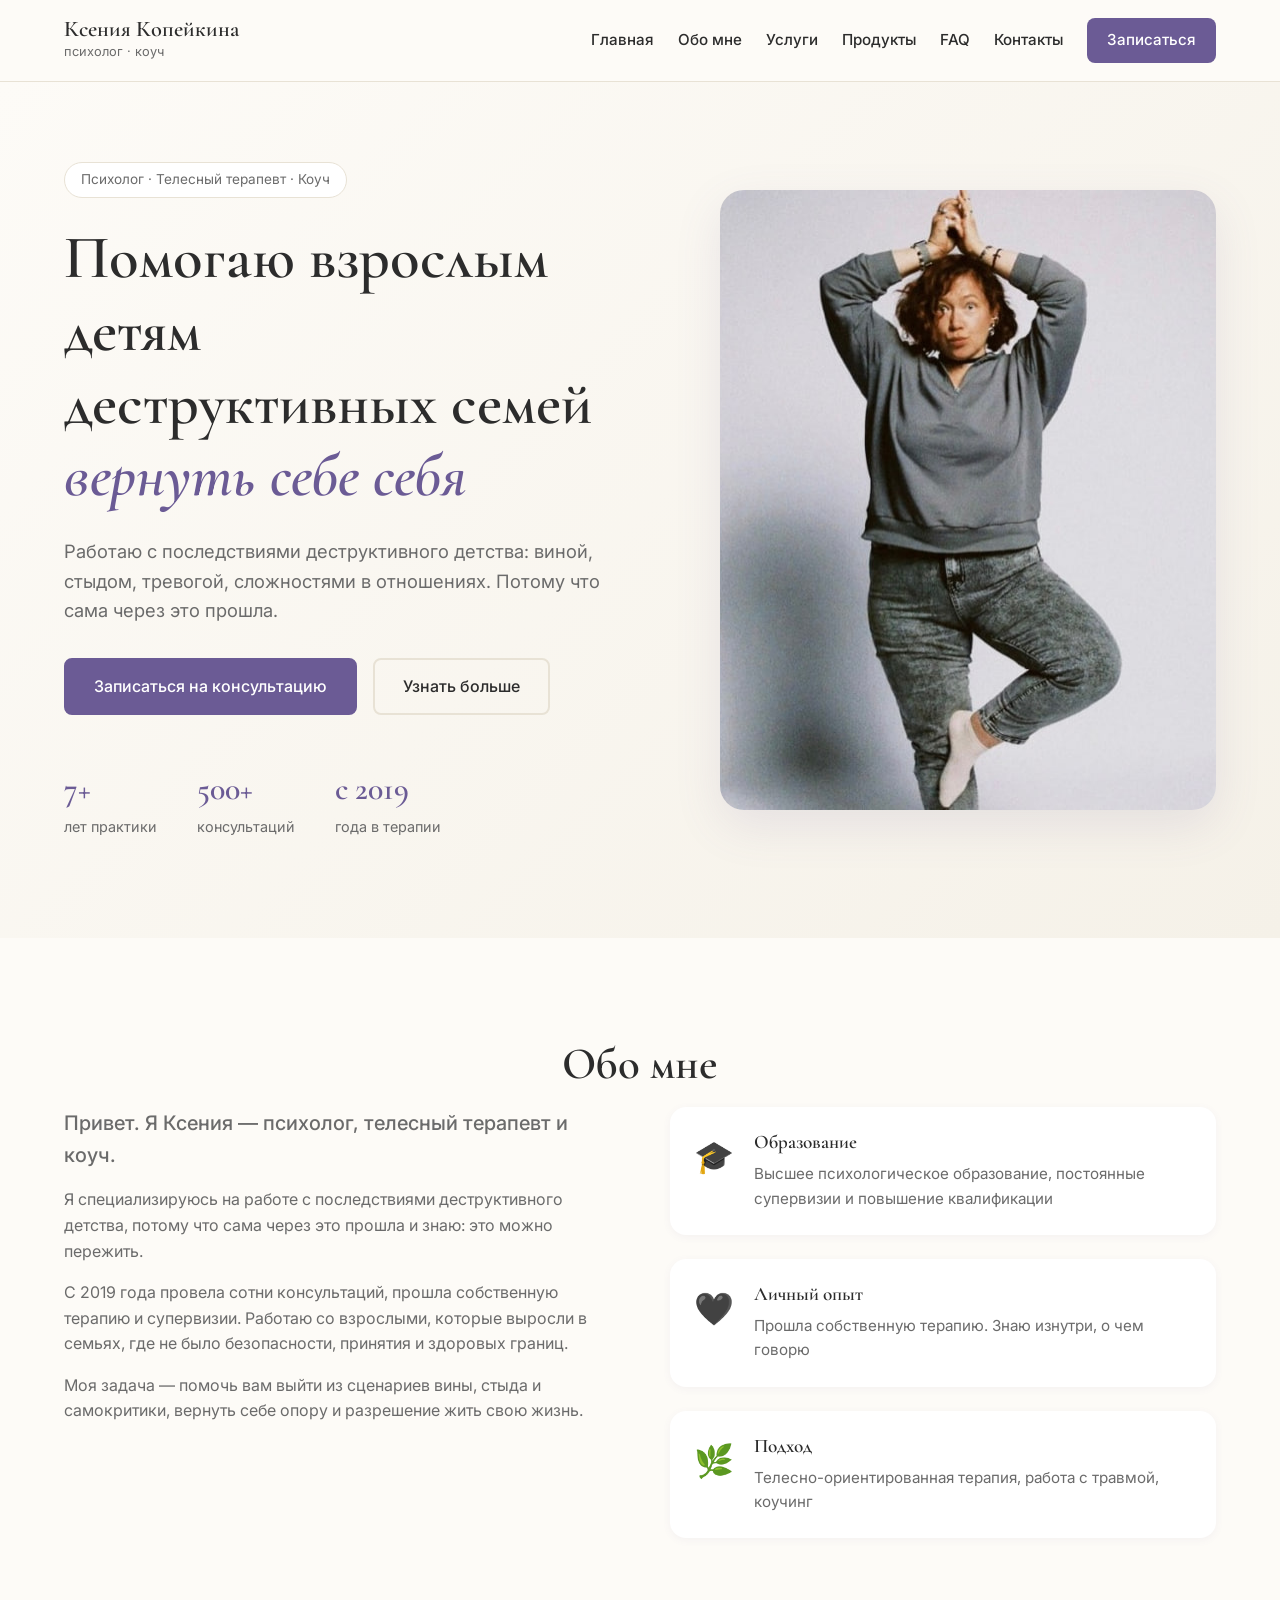
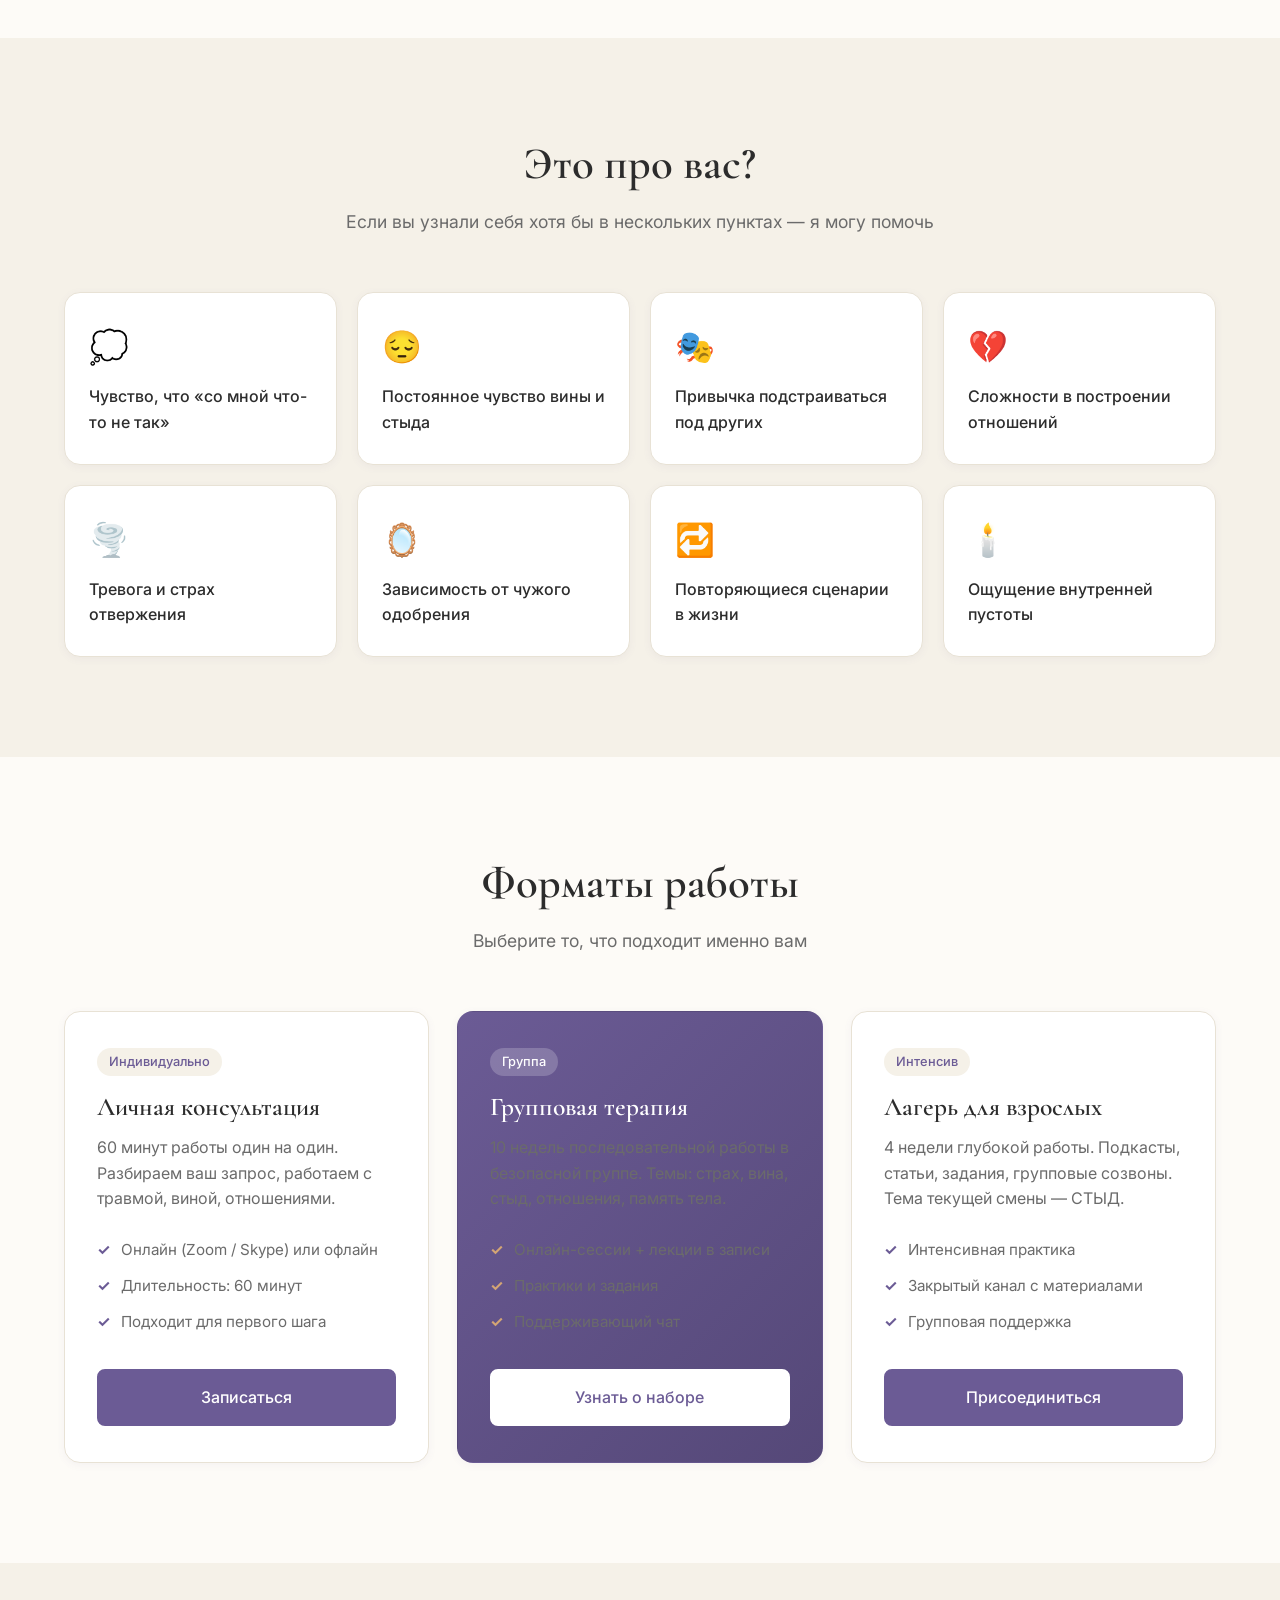
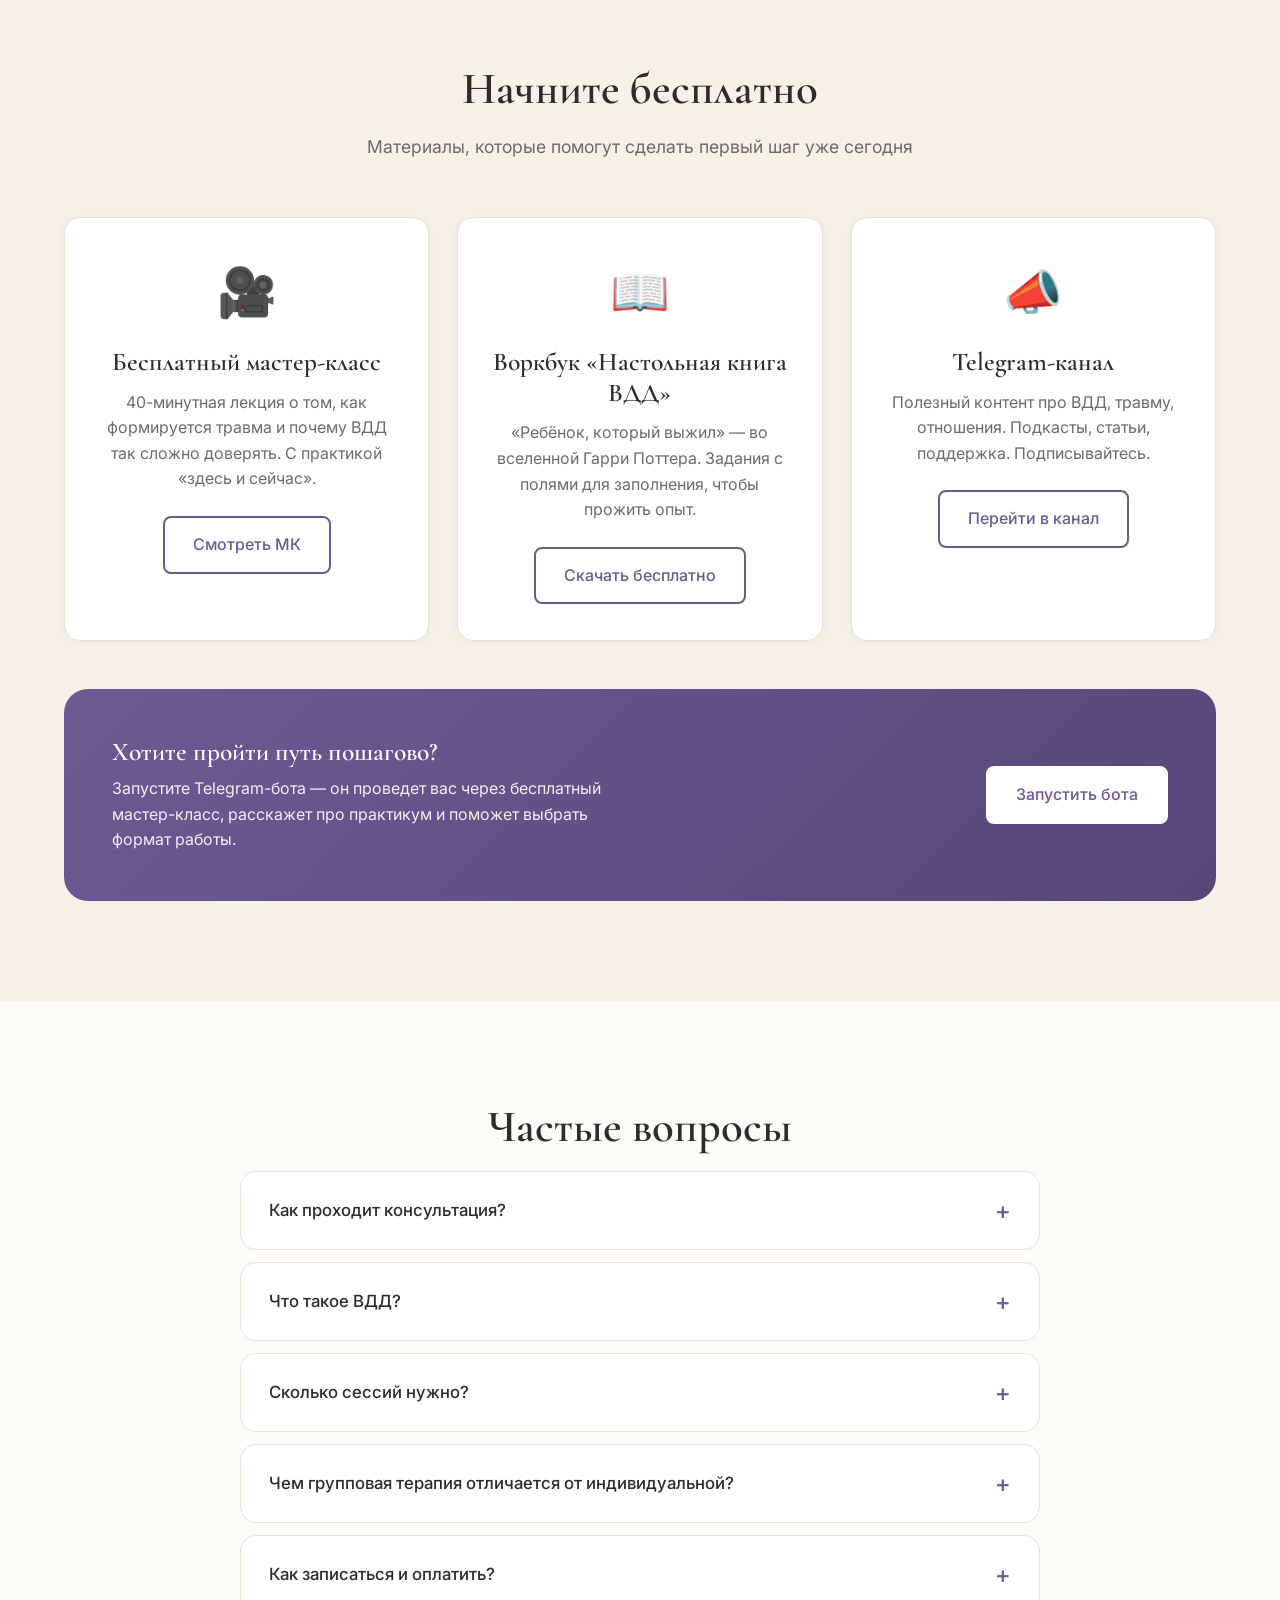
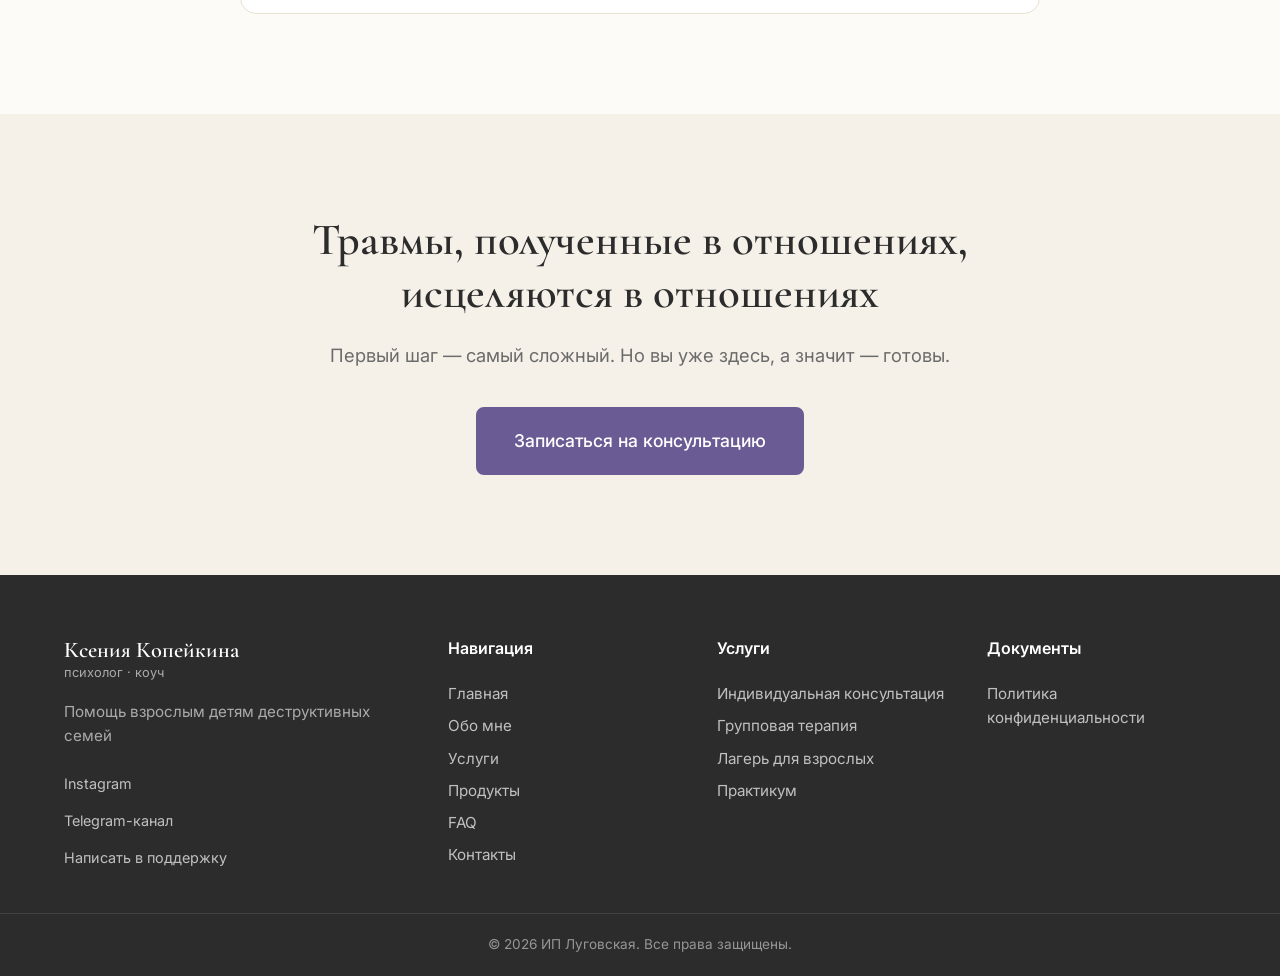
==== index.html @ 3b0ee8bb "Add files via upload" ====
<!DOCTYPE html>
<html lang="ru">
<head>
    <meta charset="UTF-8">
    <meta name="viewport" content="width=device-width, initial-scale=1.0">
    <meta name="description" content="Ксения Копейкина — психолог, телесный терапевт и коуч. Помощь взрослым детям деструктивных семей (ВДД). Индивидуальные консультации, групповая терапия, лагерь для взрослых.">
    <meta name="keywords" content="психолог, ВДД, травма, нарциссическая травма, групповая терапия, коуч, телесный терапевт">
    <title>Ксения Копейкина — психолог для ВДД | Работа с травмой</title>
    <link rel="preconnect" href="https://fonts.googleapis.com">
    <link rel="preconnect" href="https://fonts.gstatic.com" crossorigin>
    <link href="https://fonts.googleapis.com/css2?family=Cormorant+Garamond:wght@400;500;600;700&family=Inter:wght@300;400;500;600&display=swap" rel="stylesheet">
    <link rel="stylesheet" href="styles.css">
</head>
<body>
    <header class="header">
        <div class="container header__inner">
            <a href="index.html" class="logo">
                <span class="logo__name">Ксения Копейкина</span>
                <span class="logo__sub">психолог · коуч</span>
            </a>
            <nav class="nav">
                <a href="index.html" class="nav__link">Главная</a>
                <a href="about.html" class="nav__link">Обо мне</a>
                <a href="services.html" class="nav__link">Услуги</a>
                <a href="products.html" class="nav__link">Продукты</a>
                <a href="faq.html" class="nav__link">FAQ</a>
                <a href="contacts.html" class="nav__link">Контакты</a>
                <a href="booking.html" class="nav__link nav__link--cta">Записаться</a>
            </nav>
            <button class="burger" aria-label="Меню">
                <span></span><span></span><span></span>
            </button>
        </div>
    </header>

    <section class="hero">
        <div class="container hero__inner">
            <div class="hero__content">
                <span class="hero__tag">Психолог · Телесный терапевт · Коуч</span>
                <h1 class="hero__title">Помогаю взрослым детям <br>деструктивных семей <br><span class="accent">вернуть себе себя</span></h1>
                <p class="hero__text">Работаю с последствиями деструктивного детства: виной, стыдом, тревогой, сложностями в отношениях. Потому что сама через это прошла.</p>
                <div class="hero__actions">
                    <a href="booking.html" class="btn btn--primary">Записаться на консультацию</a>
                    <a href="#about" class="btn btn--ghost">Узнать больше</a>
                </div>
                <div class="hero__stats">
                    <div class="stat"><div class="stat__num">7+</div><div class="stat__label">лет практики</div></div>
                    <div class="stat"><div class="stat__num">500+</div><div class="stat__label">консультаций</div></div>
                    <div class="stat"><div class="stat__num">с 2019</div><div class="stat__label">года в терапии</div></div>
                </div>
            </div>
            <div class="hero__image">
                <div class="hero__photo">
                    <img src="pfp.jpeg" alt="Ксения Копейкина — психолог, телесный терапевт" class="hero__photo-img">
                </div>
            </div>
        </div>
    </section>

    <section id="about" class="section about">
        <div class="container">
            <h2 class="section__title">Обо мне</h2>
            <div class="about__grid">
                <div class="about__text">
                    <p class="lead">Привет. Я Ксения — психолог, телесный терапевт и коуч.</p>
                    <p>Я специализируюсь на работе с последствиями деструктивного детства, потому что сама через это прошла и знаю: это можно пережить.</p>
                    <p>С 2019 года провела сотни консультаций, прошла собственную терапию и супервизии. Работаю со взрослыми, которые выросли в семьях, где не было безопасности, принятия и здоровых границ.</p>
                    <p>Моя задача — помочь вам выйти из сценариев вины, стыда и самокритики, вернуть себе опору и разрешение жить свою жизнь.</p>
                </div>
                <div class="about__features">
                    <div class="feature">
                        <div class="feature__icon">🎓</div>
                        <div>
                            <h3>Образование</h3>
                            <p>Высшее психологическое образование, постоянные супервизии и повышение квалификации</p>
                        </div>
                    </div>
                    <div class="feature">
                        <div class="feature__icon">🖤</div>
                        <div>
                            <h3>Личный опыт</h3>
                            <p>Прошла собственную терапию. Знаю изнутри, о чем говорю</p>
                        </div>
                    </div>
                    <div class="feature">
                        <div class="feature__icon">🌿</div>
                        <div>
                            <h3>Подход</h3>
                            <p>Телесно-ориентированная терапия, работа с травмой, коучинг</p>
                        </div>
                    </div>
                </div>
            </div>
        </div>
    </section>

    <section class="section for-whom">
        <div class="container">
            <h2 class="section__title">Это про вас?</h2>
            <p class="section__subtitle">Если вы узнали себя хотя бы в нескольких пунктах — я могу помочь</p>
            <div class="problems-grid">
                <div class="problem-card"><span class="problem-card__icon">💭</span><p>Чувство, что «со мной что-то не так»</p></div>
                <div class="problem-card"><span class="problem-card__icon">😔</span><p>Постоянное чувство вины и стыда</p></div>
                <div class="problem-card"><span class="problem-card__icon">🎭</span><p>Привычка подстраиваться под других</p></div>
                <div class="problem-card"><span class="problem-card__icon">💔</span><p>Сложности в построении отношений</p></div>
                <div class="problem-card"><span class="problem-card__icon">🌪️</span><p>Тревога и страх отвержения</p></div>
                <div class="problem-card"><span class="problem-card__icon">🪞</span><p>Зависимость от чужого одобрения</p></div>
                <div class="problem-card"><span class="problem-card__icon">🔁</span><p>Повторяющиеся сценарии в жизни</p></div>
                <div class="problem-card"><span class="problem-card__icon">🕯️</span><p>Ощущение внутренней пустоты</p></div>
            </div>
        </div>
    </section>

    <section id="services" class="section services">
        <div class="container">
            <h2 class="section__title">Форматы работы</h2>
            <p class="section__subtitle">Выберите то, что подходит именно вам</p>
            <div class="services-grid">
                <article class="service-card">
                    <div class="service-card__tag">Индивидуально</div>
                    <h3>Личная консультация</h3>
                    <p>60 минут работы один на один. Разбираем ваш запрос, работаем с травмой, виной, отношениями.</p>
                    <ul class="service-card__list">
                        <li>Онлайн (Zoom / Skype) или офлайн</li>
                        <li>Длительность: 60 минут</li>
                        <li>Подходит для первого шага</li>
                    </ul>
                    <a href="booking.html" class="btn btn--primary">Записаться</a>
                </article>
                <article class="service-card service-card--featured">
                    <div class="service-card__tag">Группа</div>
                    <h3>Групповая терапия</h3>
                    <p>10 недель последовательной работы в безопасной группе. Темы: страх, вина, стыд, отношения, память тела.</p>
                    <ul class="service-card__list">
                        <li>Онлайн-сессии + лекции в записи</li>
                        <li>Практики и задания</li>
                        <li>Поддерживающий чат</li>
                    </ul>
                    <a href="booking.html" class="btn btn--primary">Узнать о наборе</a>
                </article>
                <article class="service-card">
                    <div class="service-card__tag">Интенсив</div>
                    <h3>Лагерь для взрослых</h3>
                    <p>4 недели глубокой работы. Подкасты, статьи, задания, групповые созвоны. Тема текущей смены — СТЫД.</p>
                    <ul class="service-card__list">
                        <li>Интенсивная практика</li>
                        <li>Закрытый канал с материалами</li>
                        <li>Групповая поддержка</li>
                    </ul>
                    <a href="booking.html" class="btn btn--primary">Присоединиться</a>
                </article>
            </div>
        </div>
    </section>

    <section id="free" class="section free">
        <div class="container">
            <h2 class="section__title">Начните бесплатно</h2>
            <p class="section__subtitle">Материалы, которые помогут сделать первый шаг уже сегодня</p>
            <div class="free-grid">
                <div class="free-card">
                    <div class="free-card__icon">🎥</div>
                    <h3>Бесплатный мастер-класс</h3>
                    <p>40-минутная лекция о том, как формируется травма и почему ВДД так сложно доверять. С практикой «здесь и сейчас».</p>
                    <a href="https://dzen.ru/video/watch/68d68bb1ee08ee57f11b8cd0" target="_blank" rel="noopener" class="btn btn--outline">Смотреть МК</a>
                </div>
                <div class="free-card">
                    <div class="free-card__icon">📖</div>
                    <h3>Воркбук «Настольная книга ВДД»</h3>
                    <p>«Ребёнок, который выжил» — во вселенной Гарри Поттера. Задания с полями для заполнения, чтобы прожить опыт.</p>
                    <a href="https://t.me/+9NpgPNoZRJM3ZGNi" target="_blank" rel="noopener" class="btn btn--outline">Скачать бесплатно</a>
                </div>
                <div class="free-card">
                    <div class="free-card__icon">📣</div>
                    <h3>Telegram-канал</h3>
                    <p>Полезный контент про ВДД, травму, отношения. Подкасты, статьи, поддержка. Подписывайтесь.</p>
                    <a href="https://t.me/kopeusha_psy" target="_blank" rel="noopener" class="btn btn--outline">Перейти в канал</a>
                </div>
            </div>
            <div class="telegram-cta">
                <div class="telegram-cta__content">
                    <h3>Хотите пройти путь пошагово?</h3>
                    <p>Запустите Telegram-бота — он проведет вас через бесплатный мастер-класс, расскажет про практикум и поможет выбрать формат работы.</p>
                </div>
                <a href="https://t.me/kopeusha_support" target="_blank" rel="noopener" class="btn btn--primary">Запустить бота</a>
            </div>
        </div>
    </section>

    <section id="faq" class="section faq">
        <div class="container">
            <h2 class="section__title">Частые вопросы</h2>
            <div class="faq-list">
                <div class="faq-item">
                    <button class="faq-item__question"><span>Как проходит консультация?</span><span class="faq-item__icon">+</span></button>
                    <div class="faq-item__answer"><p>Консультация длится 60 минут, проходит онлайн (Zoom, Skype, Telegram) или офлайн. Мы обсуждаем ваш запрос, работаете с чувствами, телом и мыслями.</p></div>
                </div>
                <div class="faq-item">
                    <button class="faq-item__question"><span>Что такое ВДД?</span><span class="faq-item__icon">+</span></button>
                    <div class="faq-item__answer"><p>ВДД — взрослые дети деструктивных семей. Это люди, которые выросли в семьях, где не было безопасности, принятия и здоровых границ.</p></div>
                </div>
                <div class="faq-item">
                    <button class="faq-item__question"><span>Сколько сессий нужно?</span><span class="faq-item__icon">+</span></button>
                    <div class="faq-item__answer"><p>Зависит от запроса. Для разового запроса может хватить 3-5 сессий. Для глубокой работы с травмой обычно рекомендуется от 10 встреч.</p></div>
                </div>
                <div class="faq-item">
                    <button class="faq-item__question"><span>Чем групповая терапия отличается от индивидуальной?</span><span class="faq-item__icon">+</span></button>
                    <div class="faq-item__answer"><p>В группе вы получаете опыт здоровых отношений «здесь и сейчас» — то, чего часто не хватало в детстве.</p></div>
                </div>
                <div class="faq-item">
                    <button class="faq-item__question"><span>Как записаться и оплатить?</span><span class="faq-item__icon">+</span></button>
                    <div class="faq-item__answer"><p>Заполните форму на странице «Записаться» — я свяжусь с вами в течение 24 часов. Оплата возможна картой через безопасную систему.</p></div>
                </div>
            </div>
        </div>
    </section>

    <section class="section cta-final">
        <div class="container">
            <div class="cta-final__inner">
                <h2>Травмы, полученные в отношениях, <br>исцеляются в отношениях</h2>
                <p>Первый шаг — самый сложный. Но вы уже здесь, а значит — готовы.</p>
                <a href="booking.html" class="btn btn--primary btn--large">Записаться на консультацию</a>
            </div>
        </div>
    </section>

    <footer class="footer">
        <div class="container footer__inner">
            <div class="footer__col">
                <div class="logo">
                    <span class="logo__name">Ксения Копейкина</span>
                    <span class="logo__sub">психолог · коуч</span>
                </div>
                <p class="footer__desc">Помощь взрослым детям деструктивных семей</p>
                <div class="footer__contacts">
                    <a href="https://www.instagram.com/kopeusha/">Instagram</a>
                    <a href="https://t.me/kopeusha_psy" target="_blank" rel="noopener">Telegram-канал</a>
                    <a href="https://t.me/kopeusha_support" target="_blank" rel="noopener">Написать в поддержку</a>
                </div>
            </div>
            <div class="footer__col">
                <h4>Навигация</h4>
                <a href="index.html">Главная</a>
                <a href="about.html">Обо мне</a>
                <a href="services.html">Услуги</a>
                <a href="products.html">Продукты</a>
                <a href="faq.html">FAQ</a>
                <a href="contacts.html">Контакты</a>
            </div>
            <div class="footer__col">
                <h4>Услуги</h4>
                <a href="services.html">Индивидуальная консультация</a>
                <a href="services.html">Групповая терапия</a>
                <a href="services.html">Лагерь для взрослых</a>
                <a href="products.html">Практикум</a>
            </div>
            <div class="footer__col">
                <h4>Документы</h4>
                <a href="https://t.me/ipkopeusha_psy" target="_blank" rel="noopener">Политика конфиденциальности</a>
            </div>
        </div>
        <div class="footer__bottom">
            <div class="container"><p>© 2026 ИП Луговская. Все права защищены.</p></div>
        </div>
    </footer>

    <script src="script.js"></script>
</body>
</html>
---- styles.css ----
*, *::before, *::after { box-sizing: border-box; margin: 0; padding: 0; }

:root {
    --color-primary: #6B5B95;
    --color-primary-dark: #554878;
    --color-primary-light: #8B7DB5;
    --color-accent: #D4A574;
    --color-accent-dark: #B8895A;
    --color-bg: #FDFBF7;
    --color-bg-alt: #F5F1E8;
    --color-text: #2C2C2C;
    --color-text-light: #6B6B6B;
    --color-white: #FFFFFF;
    --color-border: #E8E2D5;
    --color-error: #C85A5A;
    --color-success: #5A9E6F;
    --shadow-sm: 0 2px 8px rgba(107, 91, 149, 0.06);
    --shadow-md: 0 8px 24px rgba(107, 91, 149, 0.1);
    --shadow-lg: 0 16px 48px rgba(107, 91, 149, 0.12);
    --radius-sm: 8px;
    --radius-md: 16px;
    --radius-lg: 24px;
    --font-display: 'Cormorant Garamond', Georgia, serif;
    --font-body: 'Inter', -apple-system, sans-serif;
    --transition: 0.3s cubic-bezier(0.4, 0, 0.2, 1);
}

html { scroll-behavior: smooth; }

body {
    font-family: var(--font-body);
    font-size: 16px;
    line-height: 1.6;
    color: var(--color-text);
    background: var(--color-bg);
    -webkit-font-smoothing: antialiased;
}

img, svg { max-width: 100%; display: block; }
a { color: var(--color-primary); text-decoration: none; transition: color var(--transition); }
a:hover { color: var(--color-primary-dark); }

.container { max-width: 1200px; margin: 0 auto; padding: 0 24px; }

h1, h2, h3, h4 { font-family: var(--font-display); font-weight: 600; line-height: 1.2; color: var(--color-text); }
h1 { font-size: clamp(2.2rem, 5vw, 3.8rem); }
h2 { font-size: clamp(1.8rem, 4vw, 2.8rem); }
h3 { font-size: clamp(1.3rem, 2.5vw, 1.6rem); }
h4 { font-size: 1.1rem; }

.accent { color: var(--color-primary); font-style: italic; }
.lead { font-size: 1.25rem; color: var(--color-text); margin-bottom: 1rem; font-weight: 500; }

.btn {
    display: inline-flex;
    align-items: center;
    justify-content: center;
    gap: 8px;
    padding: 14px 28px;
    font-family: var(--font-body);
    font-size: 1rem;
    font-weight: 500;
    border-radius: var(--radius-sm);
    border: 2px solid transparent;
    cursor: pointer;
    transition: all var(--transition);
    text-decoration: none;
    white-space: nowrap;
}
.btn--primary { background: var(--color-primary); color: var(--color-white); border-color: var(--color-primary); }
.btn--primary:hover { background: var(--color-primary-dark); border-color: var(--color-primary-dark); color: var(--color-white); transform: translateY(-2px); box-shadow: var(--shadow-md); }
.btn--outline { background: transparent; color: var(--color-primary); border-color: var(--color-primary); }
.btn--outline:hover { background: var(--color-primary); color: var(--color-white); }
.btn--ghost { background: transparent; color: var(--color-text); border-color: var(--color-border); }
.btn--ghost:hover { border-color: var(--color-primary); color: var(--color-primary); }
.btn--large { padding: 18px 36px; font-size: 1.1rem; }
.btn--full { width: 100%; }

.header {
    position: sticky;
    top: 0;
    z-index: 100;
    background: rgba(253, 251, 247, 0.95);
    backdrop-filter: blur(12px);
    border-bottom: 1px solid var(--color-border);
}
.header__inner {
    display: flex;
    align-items: center;
    justify-content: space-between;
    padding: 18px 24px;
}
.logo { display: flex; flex-direction: column; }
.logo__name { font-family: var(--font-display); font-size: 1.4rem; font-weight: 600; color: var(--color-text); line-height: 1; }
.logo__sub { font-size: 0.8rem; color: var(--color-text-light); margin-top: 2px; }

.nav { display: flex; gap: 24px; align-items: center; }
.nav__link { font-size: 0.95rem; color: var(--color-text); font-weight: 500; position: relative; }
.nav__link::after { content: ''; position: absolute; bottom: -4px; left: 0; width: 0; height: 2px; background: var(--color-primary); transition: width var(--transition); }
.nav__link:hover::after { width: 100%; }
.nav__link--cta { background: var(--color-primary); color: var(--color-white) !important; padding: 10px 20px; border-radius: var(--radius-sm); }
.nav__link--cta::after { display: none; }
.nav__link--cta:hover { background: var(--color-primary-dark); transform: translateY(-1px); }

.burger { display: none; flex-direction: column; gap: 5px; background: none; border: none; cursor: pointer; padding: 8px; }
.burger span { width: 24px; height: 2px; background: var(--color-text); transition: var(--transition); }

.hero { padding: 80px 0 100px; background: linear-gradient(135deg, var(--color-bg) 0%, var(--color-bg-alt) 100%); }
.hero__inner { display: grid; grid-template-columns: 1.2fr 1fr; gap: 60px; align-items: center; }
.hero__tag { display: inline-block; padding: 6px 16px; background: var(--color-white); border: 1px solid var(--color-border); border-radius: 100px; font-size: 0.85rem; color: var(--color-text-light); margin-bottom: 24px; }
.hero__title { margin-bottom: 24px; }
.hero__text { font-size: 1.15rem; color: var(--color-text-light); margin-bottom: 32px; max-width: 540px; }
.hero__actions { display: flex; gap: 16px; flex-wrap: wrap; margin-bottom: 48px; }
.hero__stats { display: flex; gap: 40px; }
.stat__num { font-family: var(--font-display); font-size: 2rem; font-weight: 600; color: var(--color-primary); }
.stat__label { font-size: 0.9rem; color: var(--color-text-light); }

.hero__photo { aspect-ratio: 4/5; background: var(--color-bg-alt); border-radius: var(--radius-lg); overflow: hidden; box-shadow: var(--shadow-lg); position: relative; }
.hero__photo-placeholder { width: 100%; height: 100%; display: flex; flex-direction: column; align-items: center; justify-content: center; color: var(--color-text-light); font-size: 0.9rem; }
.hero__photo-placeholder svg { width: 60%; margin-bottom: 16px; }

.section { padding: 100px 0; }
.section:nth-child(even) { background: var(--color-bg-alt); }
.section--alt { background: var(--color-bg-alt) !important; }
.section__title { text-align: center; margin-bottom: 16px; }
.section__subtitle { text-align: center; color: var(--color-text-light); font-size: 1.1rem; margin-bottom: 56px; max-width: 600px; margin-left: auto; margin-right: auto; }

.about__grid { display: grid; grid-template-columns: 1fr 1fr; gap: 60px; align-items: start; }
.about__text p { margin-bottom: 1rem; color: var(--color-text-light); }
.about__features { display: flex; flex-direction: column; gap: 24px; }
.feature { display: flex; gap: 20px; padding: 24px; background: var(--color-white); border-radius: var(--radius-md); box-shadow: var(--shadow-sm); }
.feature__icon { font-size: 2rem; flex-shrink: 0; }
.feature h3 { margin-bottom: 8px; font-size: 1.2rem; }
.feature p { color: var(--color-text-light); font-size: 0.95rem; }

.problems-grid { display: grid; grid-template-columns: repeat(auto-fit, minmax(240px, 1fr)); gap: 20px; }
.problem-card { background: var(--color-white); padding: 28px 24px; border-radius: var(--radius-md); box-shadow: var(--shadow-sm); transition: all var(--transition); border: 1px solid var(--color-border); }
.problem-card:hover { transform: translateY(-4px); box-shadow: var(--shadow-md); border-color: var(--color-primary-light); }
.problem-card__icon { font-size: 2rem; display: block; margin-bottom: 12px; }
.problem-card p { color: var(--color-text); font-weight: 500; }

.services-grid { display: grid; grid-template-columns: repeat(auto-fit, minmax(300px, 1fr)); gap: 28px; }
.service-card { background: var(--color-white); padding: 36px 32px; border-radius: var(--radius-md); box-shadow: var(--shadow-sm); border: 1px solid var(--color-border); display: flex; flex-direction: column; transition: all var(--transition); }
.service-card:hover { transform: translateY(-6px); box-shadow: var(--shadow-lg); }
.service-card--featured { background: linear-gradient(135deg, var(--color-primary) 0%, var(--color-primary-dark) 100%); color: var(--color-white); border-color: transparent; }
.service-card--featured h3, .service-card--featured p, .service-card--featured li { color: var(--color-white); }
.service-card--featured .service-card__tag { background: rgba(255,255,255,0.2); color: var(--color-white); }
.service-card--featured .btn--primary { background: var(--color-white); color: var(--color-primary); border-color: var(--color-white); }
.service-card--featured .btn--primary:hover { background: var(--color-accent); color: var(--color-white); border-color: var(--color-accent); }
.service-card__tag { display: inline-block; padding: 4px 12px; background: var(--color-bg-alt); color: var(--color-primary); border-radius: 100px; font-size: 0.8rem; font-weight: 500; margin-bottom: 16px; align-self: flex-start; }
.service-card h3 { margin-bottom: 12px; }
.service-card p { color: var(--color-text-light); margin-bottom: 20px; }
.service-card__list { list-style: none; margin-bottom: 28px; flex-grow: 1; }
.service-card__list li { padding: 6px 0 6px 24px; position: relative; font-size: 0.95rem; color: var(--color-text-light); }
.service-card__list li::before { content: '✓'; position: absolute; left: 0; color: var(--color-primary); font-weight: bold; }
.service-card--featured .service-card__list li::before { color: var(--color-accent); }

.free-grid { display: grid; grid-template-columns: repeat(auto-fit, minmax(280px, 1fr)); gap: 28px; margin-bottom: 48px; }
.free-card { background: var(--color-white); padding: 36px 32px; border-radius: var(--radius-md); box-shadow: var(--shadow-sm); border: 1px solid var(--color-border); text-align: center; transition: all var(--transition); }
.free-card:hover { transform: translateY(-4px); box-shadow: var(--shadow-md); }
.free-card__icon { font-size: 3rem; margin-bottom: 16px; }
.free-card h3 { margin-bottom: 12px; }
.free-card p { color: var(--color-text-light); margin-bottom: 24px; min-height: 72px; }

.telegram-cta { background: linear-gradient(135deg, var(--color-primary) 0%, var(--color-primary-dark) 100%); padding: 48px; border-radius: var(--radius-lg); display: flex; align-items: center; justify-content: space-between; gap: 32px; flex-wrap: wrap; }
.telegram-cta h3 { color: var(--color-white); margin-bottom: 8px; font-size: 1.6rem; }
.telegram-cta p { color: rgba(255,255,255,0.9); max-width: 500px; }
.telegram-cta .btn--primary { background: var(--color-white); color: var(--color-primary); border-color: var(--color-white); }
.telegram-cta .btn--primary:hover { background: var(--color-accent); color: var(--color-white); border-color: var(--color-accent); }

.faq-list { max-width: 800px; margin: 0 auto; display: flex; flex-direction: column; gap: 12px; }
.faq-item { background: var(--color-white); border-radius: var(--radius-md); overflow: hidden; border: 1px solid var(--color-border); transition: all var(--transition); }
.faq-item.active { box-shadow: var(--shadow-md); border-color: var(--color-primary-light); }
.faq-item__question { width: 100%; padding: 24px 28px; background: none; border: none; text-align: left; font-family: var(--font-body); font-size: 1.05rem; font-weight: 500; color: var(--color-text); cursor: pointer; display: flex; justify-content: space-between; align-items: center; gap: 16px; }
.faq-item__icon { font-size: 1.5rem; color: var(--color-primary); transition: transform var(--transition); flex-shrink: 0; }
.faq-item.active .faq-item__icon { transform: rotate(45deg); }
.faq-item__answer { max-height: 0; overflow: hidden; transition: max-height 0.4s ease, padding 0.4s ease; }
.faq-item.active .faq-item__answer { max-height: 300px; }
.faq-item__answer p { padding: 0 28px 24px; color: var(--color-text-light); }

.cta-final { background: var(--color-bg-alt); }
.cta-final__inner { text-align: center; max-width: 700px; margin: 0 auto; }
.cta-final__inner h2 { margin-bottom: 20px; }
.cta-final__inner p { color: var(--color-text-light); font-size: 1.15rem; margin-bottom: 36px; }

.footer { background: var(--color-text); color: rgba(255,255,255,0.8); padding: 64px 0 0; }
.footer__inner { display: grid; grid-template-columns: 1.5fr 1fr 1fr 1fr; gap: 40px; padding-bottom: 40px; }
.footer__col h4 { color: var(--color-white); margin-bottom: 20px; font-family: var(--font-body); font-size: 1rem; font-weight: 600; }
.footer__col a { display: block; color: rgba(255,255,255,0.7); padding: 4px 0; font-size: 0.95rem; transition: color var(--transition); }
.footer__col a:hover { color: var(--color-accent); }
.footer .logo__name { color: var(--color-white); }
.footer .logo__sub { color: rgba(255,255,255,0.6); }
.footer__desc { margin-top: 16px; font-size: 0.95rem; color: rgba(255,255,255,0.6); }
.footer__contacts { margin-top: 20px; display: flex; flex-direction: column; gap: 6px; }
.footer__contacts a { font-size: 0.9rem; }
.footer__bottom { border-top: 1px solid rgba(255,255,255,0.1); padding: 20px 0; }
.footer__bottom p { font-size: 0.85rem; color: rgba(255,255,255,0.5); text-align: center; }

.page-hero { padding: 60px 0 40px; background: linear-gradient(135deg, var(--color-bg) 0%, var(--color-bg-alt) 100%); }
.page-hero__title { margin-bottom: 12px; }
.page-hero__text { color: var(--color-text-light); font-size: 1.15rem; max-width: 600px; }
.back-link { display: inline-block; margin-bottom: 24px; color: var(--color-text-light); font-size: 0.95rem; }
.back-link:hover { color: var(--color-primary); }

.about-page__grid { display: grid; grid-template-columns: 1fr 1.5fr; gap: 60px; align-items: start; }
.photo-placeholder { aspect-ratio: 3/4; background: var(--color-bg-alt); border-radius: var(--radius-lg); display: flex; flex-direction: column; align-items: center; justify-content: center; color: var(--color-text-light); font-size: 0.9rem; box-shadow: var(--shadow-md); }
.photo-placeholder svg { width: 60%; margin-bottom: 16px; }
.about-page__text h2 { margin-bottom: 20px; }
.about-page__text p { margin-bottom: 1rem; color: var(--color-text-light); }

.timeline { max-width: 700px; margin: 0 auto; display: flex; flex-direction: column; gap: 24px; }
.timeline__item { display: grid; grid-template-columns: 120px 1fr; gap: 24px; padding: 24px; background: var(--color-white); border-radius: var(--radius-md); box-shadow: var(--shadow-sm); border-left: 4px solid var(--color-primary); }
.timeline__year { font-family: var(--font-display); font-size: 1.5rem; font-weight: 600; color: var(--color-primary); }
.timeline__item h3 { margin-bottom: 6px; font-size: 1.15rem; }
.timeline__item p { color: var(--color-text-light); font-size: 0.95rem; }

.certs-grid { display: grid; grid-template-columns: repeat(auto-fit, minmax(200px, 1fr)); gap: 20px; }
.cert-card { aspect-ratio: 3/4; background: var(--color-white); border-radius: var(--radius-md); box-shadow: var(--shadow-sm); border: 1px solid var(--color-border); display: flex; align-items: center; justify-content: center; }
.cert-card__placeholder { color: var(--color-text-light); font-size: 0.9rem; text-align: center; padding: 20px; }

.reviews-grid { display: grid; grid-template-columns: repeat(auto-fit, minmax(280px, 1fr)); gap: 24px; }
.review-card { background: var(--color-white); padding: 32px; border-radius: var(--radius-md); box-shadow: var(--shadow-sm); border-left: 4px solid var(--color-accent); }
.review-card p { font-style: italic; color: var(--color-text); margin-bottom: 16px; line-height: 1.7; }
.review-card__author { color: var(--color-primary); font-weight: 500; }

.service-detail { display: grid; grid-template-columns: 1.5fr 1fr; gap: 48px; align-items: start; padding: 40px; background: var(--color-white); border-radius: var(--radius-lg); box-shadow: var(--shadow-sm); border: 1px solid var(--color-border); }
.service-detail h2 { margin: 12px 0 16px; }
.service-detail__list { list-style: none; margin: 24px 0; }
.service-detail__list li { padding: 10px 0; border-bottom: 1px solid var(--color-border); color: var(--color-text-light); }
.service-detail__list li:last-child { border-bottom: none; }
.service-detail__list li strong { color: var(--color-text); }
.info-box { background: var(--color-bg-alt); padding: 28px; border-radius: var(--radius-md); }
.info-box h3 { margin-bottom: 12px; font-size: 1.2rem; }
.info-box p { color: var(--color-text-light); }

.products-grid { display: grid; grid-template-columns: repeat(auto-fit, minmax(300px, 1fr)); gap: 28px; }
.product-card { background: var(--color-white); padding: 36px 32px; border-radius: var(--radius-md); box-shadow: var(--shadow-sm); border: 1px solid var(--color-border); display: flex; flex-direction: column; }
.product-card--featured { background: linear-gradient(135deg, var(--color-primary) 0%, var(--color-primary-dark) 100%); color: var(--color-white); border-color: transparent; }
.product-card--featured h2, .product-card--featured p, .product-card--featured li { color: var(--color-white); }
.product-card__badge { display: inline-block; padding: 4px 12px; background: var(--color-bg-alt); color: var(--color-primary); border-radius: 100px; font-size: 0.8rem; font-weight: 500; margin-bottom: 16px; align-self: flex-start; }
.product-card__badge--free { background: rgba(90, 158, 111, 0.15); color: var(--color-success); }
.product-card--featured .product-card__badge { background: rgba(255,255,255,0.2); color: var(--color-white); }
.product-card h2 { margin-bottom: 8px; }
.product-card ul { list-style: none; margin: 20px 0; flex-grow: 1; }
.product-card ul li { padding: 6px 0 6px 24px; position: relative; font-size: 0.95rem; }
.product-card ul li::before { content: '✓'; position: absolute; left: 0; color: var(--color-primary); font-weight: bold; }
.product-card--featured ul li::before { color: var(--color-accent); }
.product-card__price { font-family: var(--font-display); font-size: 2rem; font-weight: 600; margin: 16px 0; }
.product-card--featured .btn--primary { background: var(--color-white); color: var(--color-primary); border-color: var(--color-white); }
.product-card--featured .btn--primary:hover { background: var(--color-accent); color: var(--color-white); border-color: var(--color-accent); }

.contacts-grid { display: grid; grid-template-columns: repeat(auto-fit, minmax(240px, 1fr)); gap: 24px; }
.contact-card { background: var(--color-white); padding: 32px 28px; border-radius: var(--radius-md); box-shadow: var(--shadow-sm); border: 1px solid var(--color-border); text-align: center; }
.contact-card__icon { font-size: 2.5rem; margin-bottom: 12px; }
.contact-card h3 { margin-bottom: 8px; font-size: 1.2rem; }
.contact-card p { color: var(--color-text-light); margin-bottom: 20px; min-height: 48px; }
.requisites { max-width: 600px; margin: 0 auto; background: var(--color-white); padding: 32px; border-radius: var(--radius-md); box-shadow: var(--shadow-sm); }
.requisites p { margin-bottom: 8px; color: var(--color-text-light); }

.booking-page { background: var(--color-bg); }
.booking-hero { padding: 60px 0 100px; }
.booking-hero__inner { display: grid; grid-template-columns: 1fr 1.2fr; gap: 60px; align-items: start; }
.booking-hero__title { margin-bottom: 20px; }
.booking-hero__text { color: var(--color-text-light); font-size: 1.1rem; margin-bottom: 40px; }

.booking-info { display: flex; flex-direction: column; gap: 20px; }
.booking-info__item { display: flex; gap: 16px; align-items: center; padding: 20px; background: var(--color-white); border-radius: var(--radius-md); box-shadow: var(--shadow-sm); }
.booking-info__icon { font-size: 1.8rem; flex-shrink: 0; }
.booking-info__item strong { display: block; font-size: 1rem; margin-bottom: 2px; }
.booking-info__item span { font-size: 0.9rem; color: var(--color-text-light); }

.booking-form-wrap { background: var(--color-white); padding: 40px; border-radius: var(--radius-lg); box-shadow: var(--shadow-md); border: 1px solid var(--color-border); }
.booking-form__title { margin-bottom: 28px; font-size: 1.5rem; }

.form-group { margin-bottom: 24px; }
.form-row { display: grid; grid-template-columns: 1fr 1fr; gap: 16px; }
.form-group label { display: block; margin-bottom: 8px; font-weight: 500; font-size: 0.95rem; color: var(--color-text); }
.optional { color: var(--color-text-light); font-weight: 400; font-size: 0.85rem; }

.form-group input[type="text"],
.form-group input[type="email"],
.form-group input[type="tel"],
.form-group select,
.form-group textarea {
    width: 100%;
    padding: 14px 16px;
    font-family: var(--font-body);
    font-size: 1rem;
    color: var(--color-text);
    background: var(--color-bg);
    border: 1.5px solid var(--color-border);
    border-radius: var(--radius-sm);
    transition: all var(--transition);
}
.form-group input:focus,
.form-group select:focus,
.form-group textarea:focus {
    outline: none;
    border-color: var(--color-primary);
    background: var(--color-white);
    box-shadow: 0 0 0 3px rgba(107, 91, 149, 0.1);
}
.form-group textarea { resize: vertical; min-height: 100px; }
.form-group input.invalid,
.form-group select.invalid,
.form-group textarea.invalid { border-color: var(--color-error); }
.form-group input.valid,
.form-group select.valid { border-color: var(--color-success); }

.form-error { display: block; color: var(--color-error); font-size: 0.85rem; margin-top: 6px; min-height: 1em; }
.form-counter { display: block; text-align: right; font-size: 0.85rem; color: var(--color-text-light); margin-top: 4px; }

.radio-group { display: grid; grid-template-columns: repeat(2, 1fr); gap: 12px; }
.radio-card { position: relative; cursor: pointer; padding: 18px; border: 1.5px solid var(--color-border); border-radius: var(--radius-md); background: var(--color-bg); transition: all var(--transition); display: block; }
.radio-card:hover { border-color: var(--color-primary-light); }
.radio-card input { position: absolute; opacity: 0; pointer-events: none; }
.radio-card:has(input:checked) { border-color: var(--color-primary); background: rgba(107, 91, 149, 0.05); box-shadow: 0 0 0 3px rgba(107, 91, 149, 0.1); }
.radio-card__icon { font-size: 1.5rem; display: block; margin-bottom: 6px; }
.radio-card__title { display: block; font-weight: 500; color: var(--color-text); margin-bottom: 2px; }
.radio-card__desc { display: block; font-size: 0.85rem; color: var(--color-text-light); }

.checkbox { display: flex; gap: 12px; align-items: flex-start; cursor: pointer; font-size: 0.9rem; color: var(--color-text-light); margin-bottom: 24px; }
.checkbox input { position: absolute; opacity: 0; pointer-events: none; }
.checkbox__mark { flex-shrink: 0; width: 20px; height: 20px; border: 1.5px solid var(--color-border); border-radius: 4px; background: var(--color-bg); transition: all var(--transition); display: flex; align-items: center; justify-content: center; margin-top: 2px; }
.checkbox:has(input:checked) .checkbox__mark { background: var(--color-primary); border-color: var(--color-primary); }
.checkbox:has(input:checked) .checkbox__mark::after { content: '✓'; color: white; font-size: 14px; font-weight: bold; }
.checkbox a { color: var(--color-primary); text-decoration: underline; }

.honeypot { position: absolute; left: -9999px; width: 1px; height: 1px; overflow: hidden; }

.form-note { text-align: center; font-size: 0.8rem; color: var(--color-text-light); margin-top: 16px; }

.btn__loader { display: inline-flex; align-items: center; gap: 8px; }

.booking-success { text-align: center; padding: 40px 20px; }
.booking-success__icon { width: 80px; height: 80px; margin: 0 auto 24px; background: var(--color-success); color: white; border-radius: 50%; display: flex; align-items: center; justify-content: center; font-size: 2.5rem; font-weight: bold; animation: pop 0.5s ease; }
@keyframes pop { 0% { transform: scale(0); } 70% { transform: scale(1.1); } 100% { transform: scale(1); } }
.booking-success h2 { margin-bottom: 16px; }
.booking-success p { color: var(--color-text-light); margin-bottom: 12px; }
.booking-success .btn { margin-top: 24px; }

@media (max-width: 968px) {
    .hero__inner, .about__grid, .booking-hero__inner, .about-page__grid, .service-detail { grid-template-columns: 1fr; gap: 40px; }
    .hero__image { order: -1; max-width: 400px; margin: 0 auto; }
    .footer__inner { grid-template-columns: 1fr 1fr; }
    .section { padding: 70px 0; }
    .timeline__item { grid-template-columns: 1fr; gap: 8px; }
}

@media (max-width: 720px) {
    .nav { display: none; position: absolute; top: 100%; left: 0; right: 0; background: var(--color-white); flex-direction: column; padding: 20px; gap: 16px; border-bottom: 1px solid var(--color-border); box-shadow: var(--shadow-md); }
    .nav.open { display: flex; }
    .burger { display: flex; }
    .burger.open span:nth-child(1) { transform: translateY(7px) rotate(45deg); }
    .burger.open span:nth-child(2) { opacity: 0; }
    .burger.open span:nth-child(3) { transform: translateY(-7px) rotate(-45deg); }
    
    .hero__stats { gap: 24px; flex-wrap: wrap; }
    .form-row { grid-template-columns: 1fr; }
    .radio-group { grid-template-columns: 1fr; }
    .footer__inner { grid-template-columns: 1fr; gap: 32px; }
    .telegram-cta { padding: 32px 24px; text-align: center; justify-content: center; }
    .booking-form-wrap { padding: 28px 20px; }
}
/* ===== REAL PHOTO ===== */
.hero__photo-img,
.about-page__photo-img {
    width: 100%;
    height: 100%;
    object-fit: cover;
    object-position: center top;
    display: block;
}

/* Закругленные края для фото на странице "Обо мне" */
.about-page__photo {
    overflow: hidden;
    border-radius: var(--radius-lg); /* 24px — мягкое скругление */
}
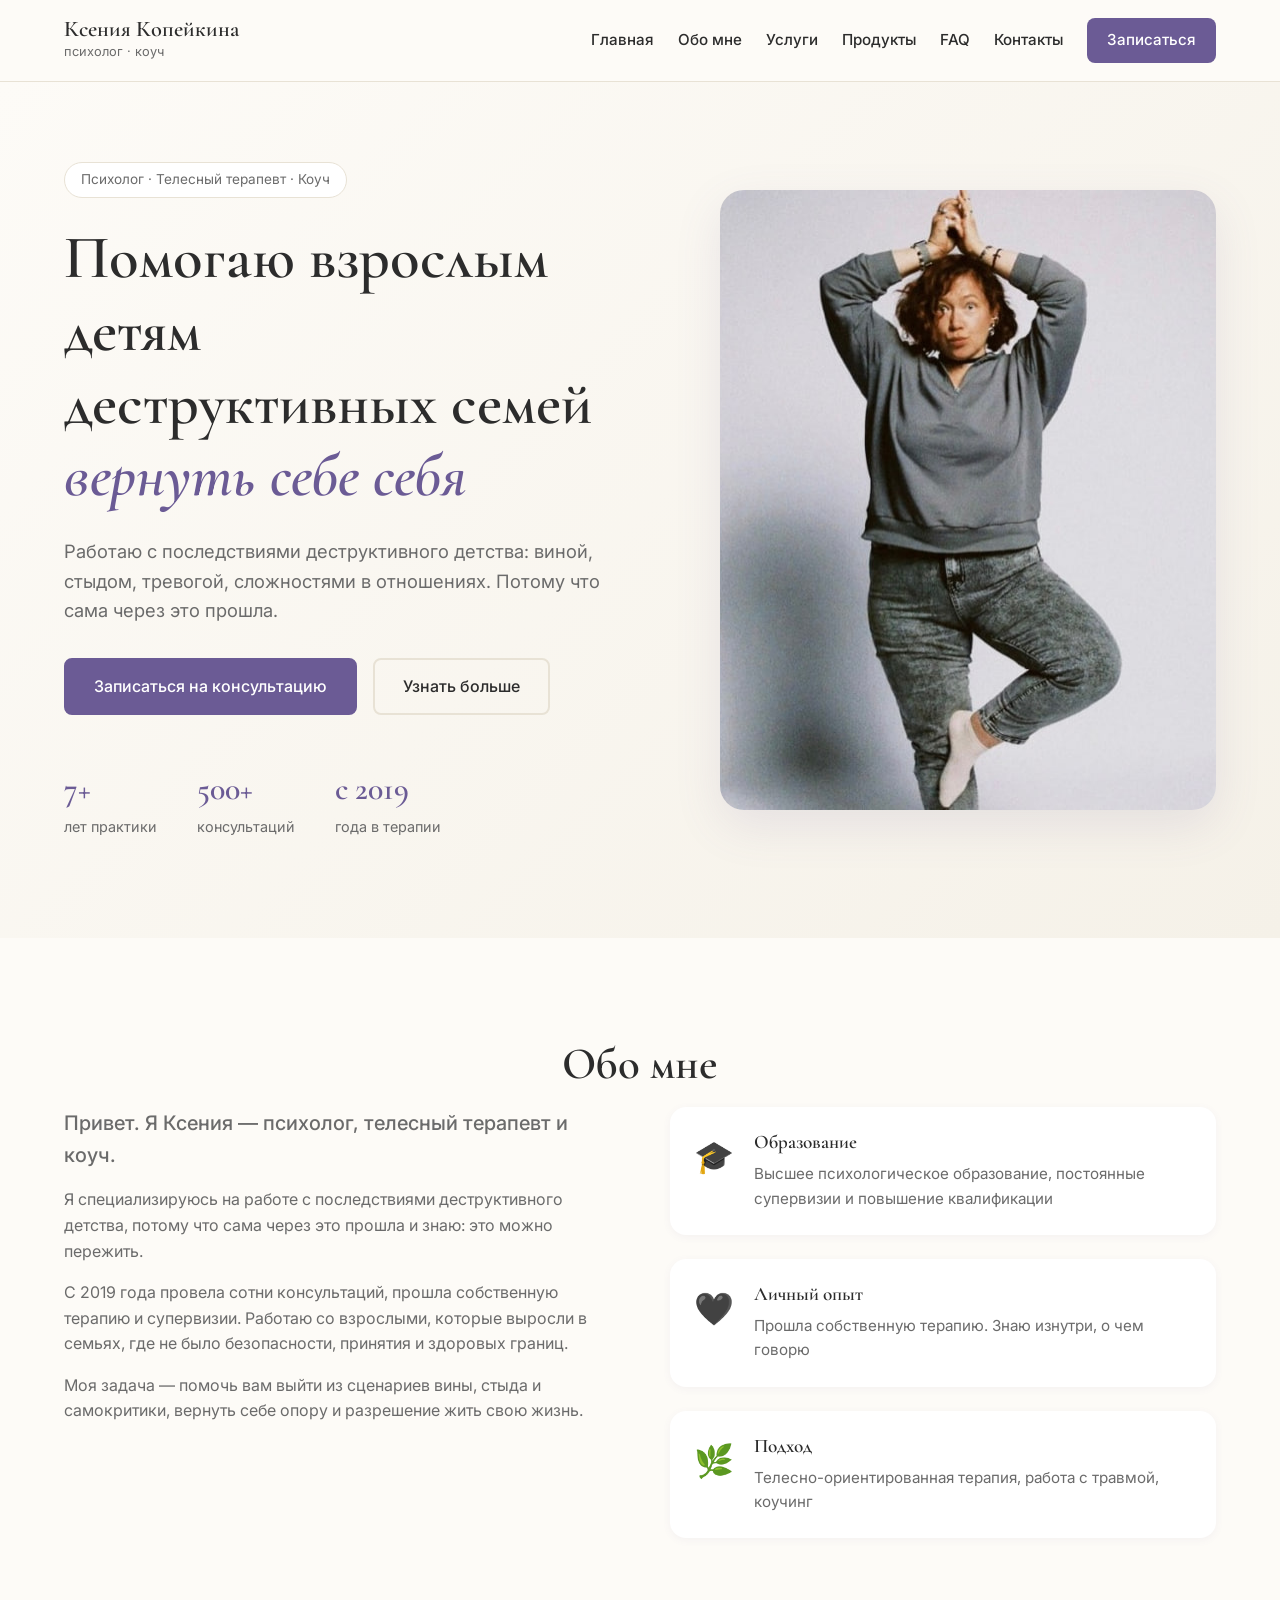
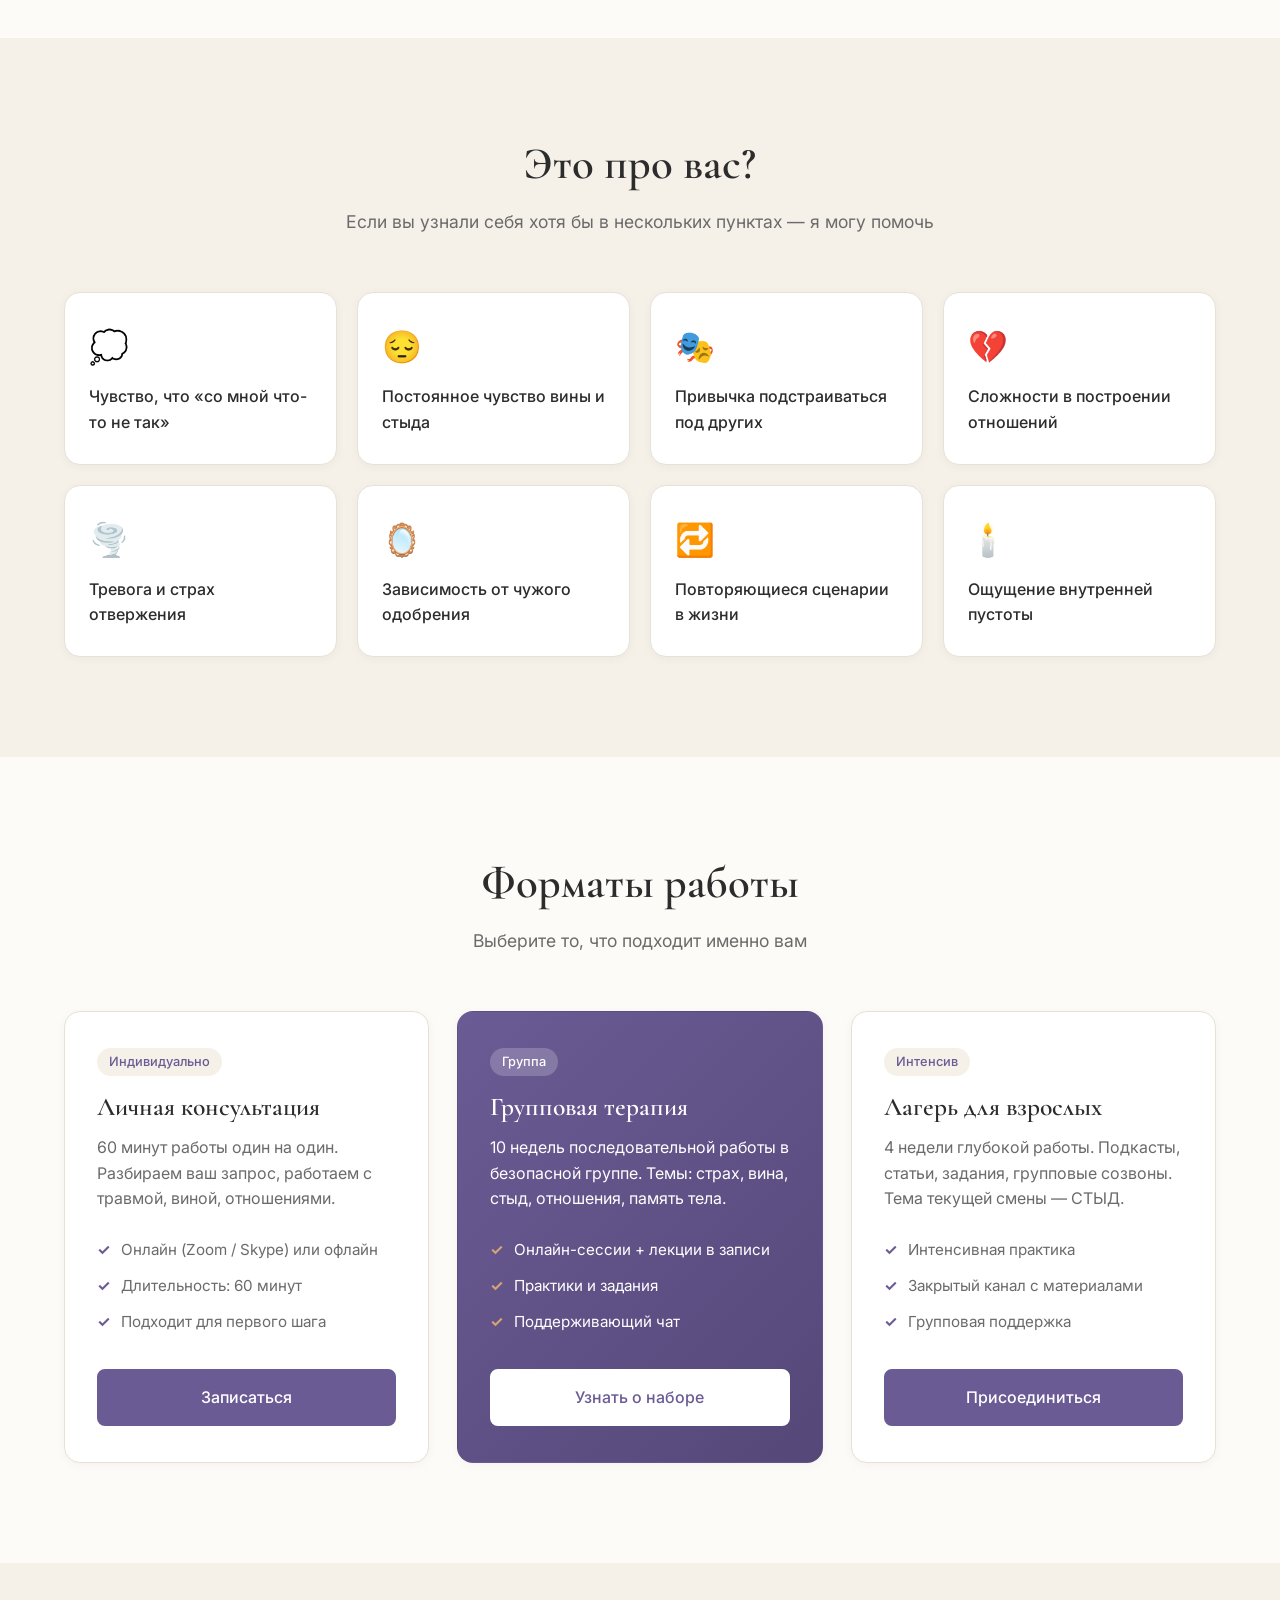
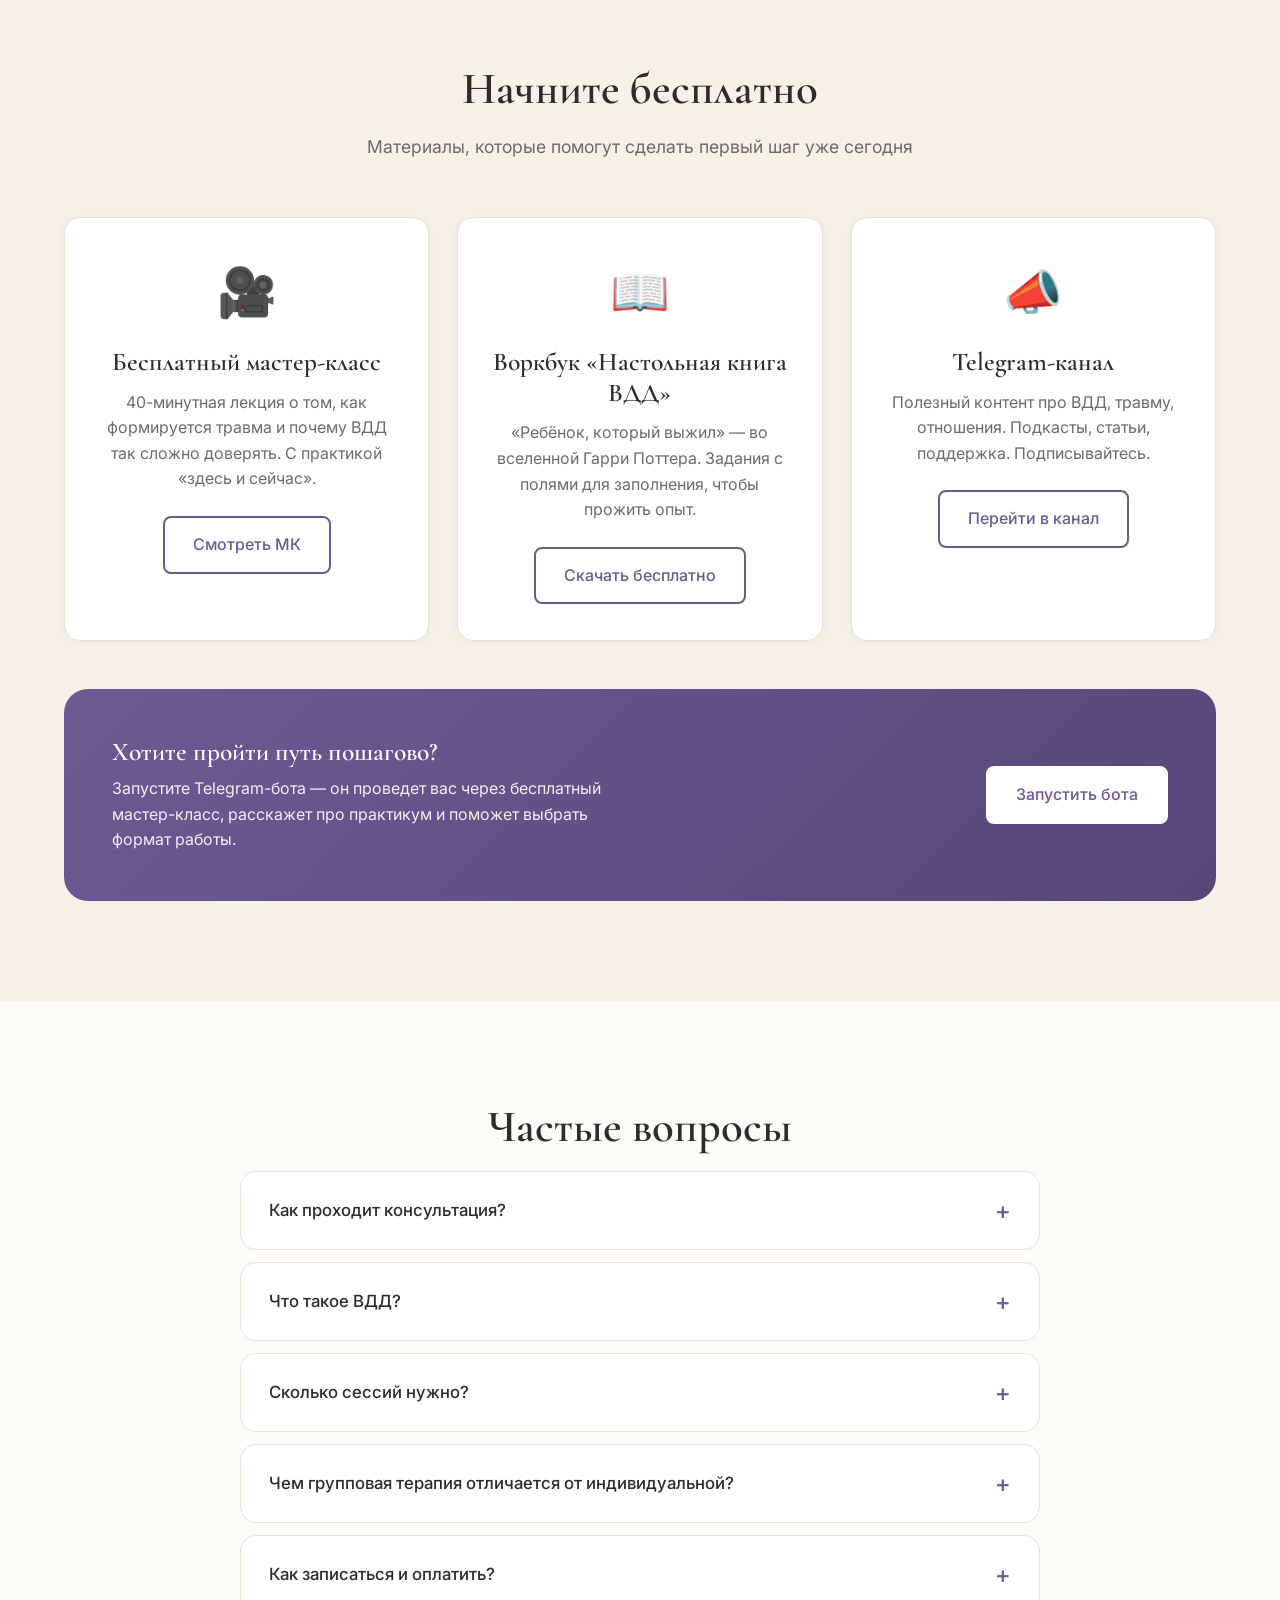
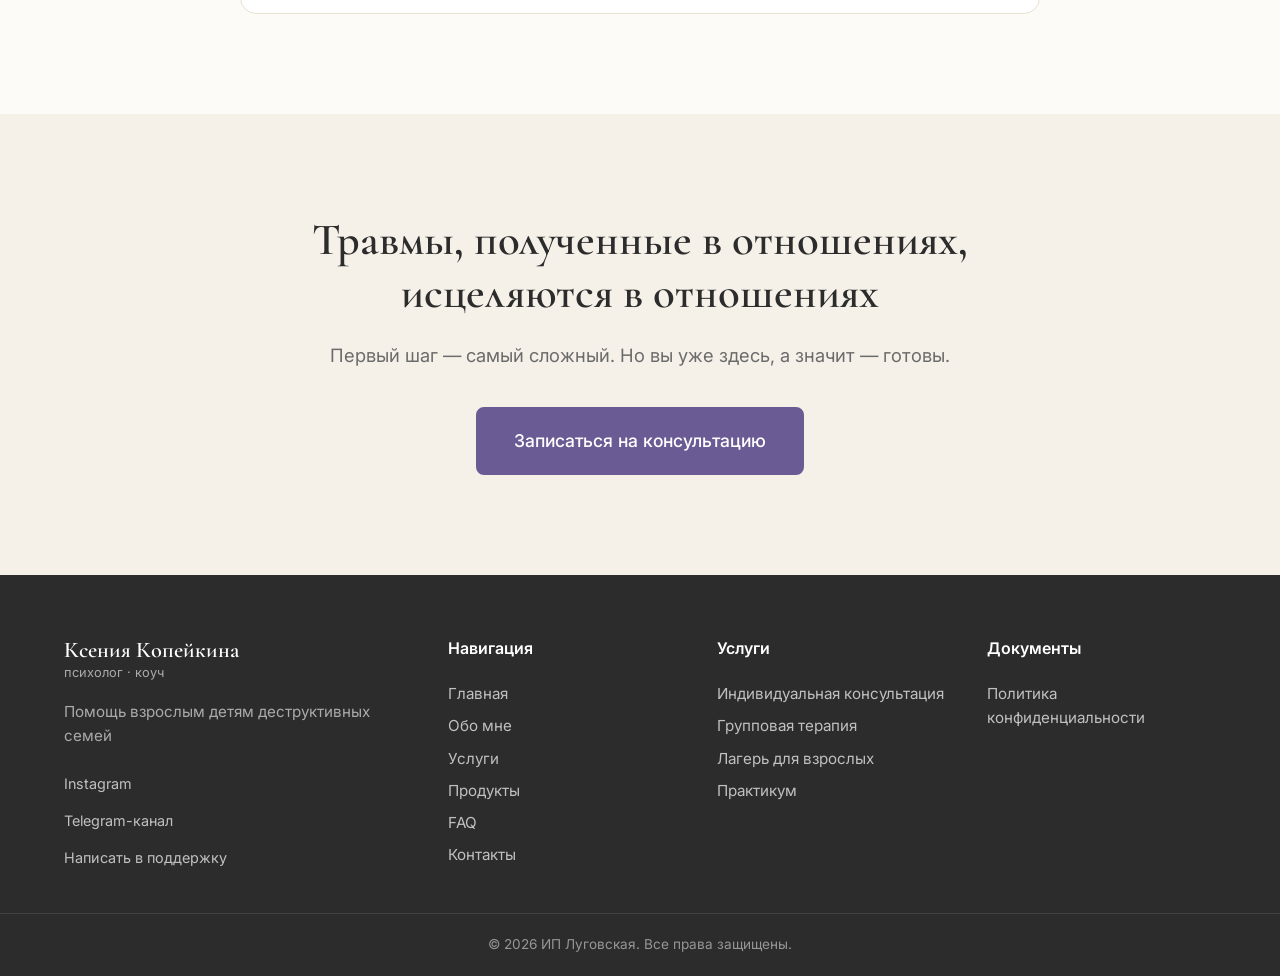
==== commit 7b92620f: "Add files via upload" ====
--- a/index.html
+++ b/index.html
@@ -51,7 +51,7 @@
             </div>
             <div class="hero__image">
                 <div class="hero__photo">
-                    <img src="pfp.jpeg" alt="Ксения Копейкина — психолог, телесный терапевт" class="hero__photo-img">
+                    <img src="pfp.jpeg" alt="Ксения Копейкина — психолог, телесный терапевт" class="hero__photo-img" rounded>
                 </div>
             </div>
         </div>
@@ -130,11 +130,11 @@
                 <article class="service-card service-card--featured">
                     <div class="service-card__tag">Группа</div>
                     <h3>Групповая терапия</h3>
-                    <p>10 недель последовательной работы в безопасной группе. Темы: страх, вина, стыд, отношения, память тела.</p>
-                    <ul class="service-card__list">
-                        <li>Онлайн-сессии + лекции в записи</li>
-                        <li>Практики и задания</li>
-                        <li>Поддерживающий чат</li>
+                    <p style="color: white;">10 недель последовательной работы в безопасной группе. Темы: страх, вина, стыд, отношения, память тела.</p>
+                    <ul  class="service-card__list">
+                        <li style="color: white;">Онлайн-сессии + лекции в записи</li>
+                        <li style="color: white;">Практики и задания</li>
+                        <li style="color: white;">Поддерживающий чат</li>
                     </ul>
                     <a href="booking.html" class="btn btn--primary">Узнать о наборе</a>
                 </article>
@@ -182,7 +182,7 @@
                     <h3>Хотите пройти путь пошагово?</h3>
                     <p>Запустите Telegram-бота — он проведет вас через бесплатный мастер-класс, расскажет про практикум и поможет выбрать формат работы.</p>
                 </div>
-                <a href="https://t.me/kopeusha_support" target="_blank" rel="noopener" class="btn btn--primary">Запустить бота</a>
+                <a href="https://t.me/kopeusha_bot" target="_blank" rel="noopener" class="btn btn--primary">Запустить бота</a>
             </div>
         </div>
     </section>
